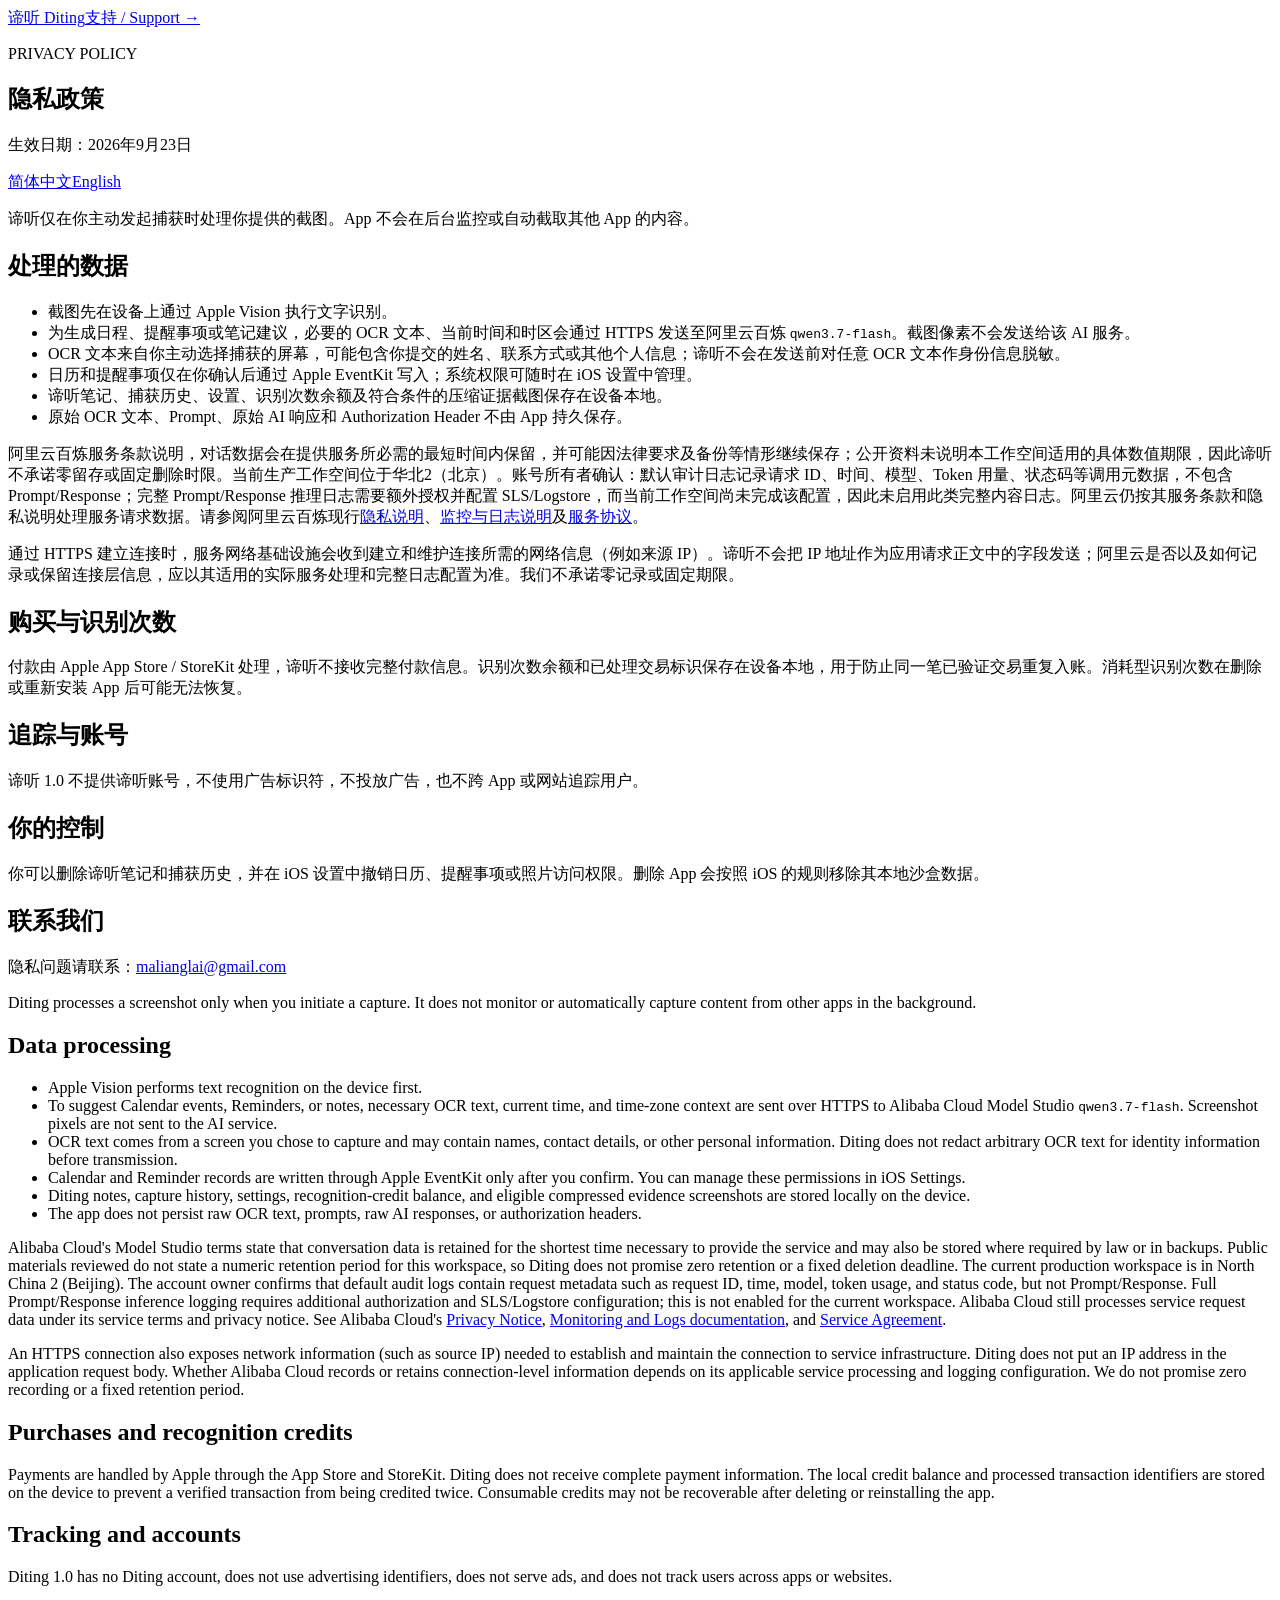
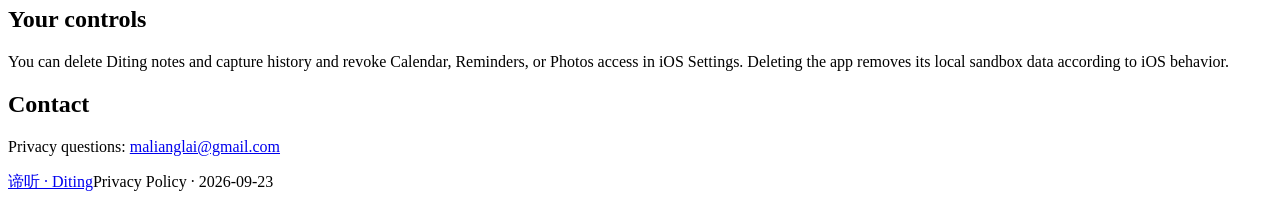
==== index.html @ d5585161 "Add files via upload" ====
<!doctype html>
<html lang="zh-Hans">
<head>
  <meta charset="utf-8">
  <meta name="viewport" content="width=device-width, initial-scale=1">
  <meta name="referrer" content="strict-origin-when-cross-origin">
  <title>隐私政策 · 谛听 Diting</title>
  <link rel="stylesheet" href="../assets/site.css">
</head>
<body>
  <main class="shell">
    <header class="masthead"><a class="brand" href="../">谛听 <span>Diting</span></a><a class="back" href="../support/">支持 / Support →</a></header>
    <section class="intro compact"><p class="eyebrow">PRIVACY POLICY</p><h1>隐私政策</h1><p>生效日期：2026年9月23日</p><nav class="language" aria-label="语言"><a href="#zh">简体中文</a><a href="#en">English</a></nav></section>
    <article id="zh" class="policy" lang="zh-Hans">
      <p>谛听仅在你主动发起捕获时处理你提供的截图。App 不会在后台监控或自动截取其他 App 的内容。</p>
      <h2>处理的数据</h2>
      <ul>
        <li>截图先在设备上通过 Apple Vision 执行文字识别。</li>
        <li>为生成日程、提醒事项或笔记建议，必要的 OCR 文本、当前时间和时区会通过 HTTPS 发送至阿里云百炼 <code>qwen3.7-flash</code>。截图像素不会发送给该 AI 服务。</li>
        <li>OCR 文本来自你主动选择捕获的屏幕，可能包含你提交的姓名、联系方式或其他个人信息；谛听不会在发送前对任意 OCR 文本作身份信息脱敏。</li>
        <li>日历和提醒事项仅在你确认后通过 Apple EventKit 写入；系统权限可随时在 iOS 设置中管理。</li>
        <li>谛听笔记、捕获历史、设置、识别次数余额及符合条件的压缩证据截图保存在设备本地。</li>
        <li>原始 OCR 文本、Prompt、原始 AI 响应和 Authorization Header 不由 App 持久保存。</li>
      </ul>
      <p>阿里云百炼服务条款说明，对话数据会在提供服务所必需的最短时间内保留，并可能因法律要求及备份等情形继续保存；公开资料未说明本工作空间适用的具体数值期限，因此谛听不承诺零留存或固定删除时限。当前生产工作空间位于华北2（北京）。账号所有者确认：默认审计日志记录请求 ID、时间、模型、Token 用量、状态码等调用元数据，不包含 Prompt/Response；完整 Prompt/Response 推理日志需要额外授权并配置 SLS/Logstore，而当前工作空间尚未完成该配置，因此未启用此类完整内容日志。阿里云仍按其服务条款和隐私说明处理服务请求数据。请参阅阿里云百炼现行<a href="https://help.aliyun.com/zh/model-studio/privacy-notice" rel="noopener noreferrer">隐私说明</a>、<a href="https://help.aliyun.com/zh/model-studio/model-telemetry" rel="noopener noreferrer">监控与日志说明</a>及<a href="https://terms.alicdn.com/legal-agreement/terms/common_platform_service/20230728213935489/20230728213935489.html" rel="noopener noreferrer">服务协议</a>。</p>
      <p>通过 HTTPS 建立连接时，服务网络基础设施会收到建立和维护连接所需的网络信息（例如来源 IP）。谛听不会把 IP 地址作为应用请求正文中的字段发送；阿里云是否以及如何记录或保留连接层信息，应以其适用的实际服务处理和完整日志配置为准。我们不承诺零记录或固定期限。</p>
      <h2>购买与识别次数</h2>
      <p>付款由 Apple App Store / StoreKit 处理，谛听不接收完整付款信息。识别次数余额和已处理交易标识保存在设备本地，用于防止同一笔已验证交易重复入账。消耗型识别次数在删除或重新安装 App 后可能无法恢复。</p>
      <h2>追踪与账号</h2>
      <p>谛听 1.0 不提供谛听账号，不使用广告标识符，不投放广告，也不跨 App 或网站追踪用户。</p>
      <h2>你的控制</h2>
      <p>你可以删除谛听笔记和捕获历史，并在 iOS 设置中撤销日历、提醒事项或照片访问权限。删除 App 会按照 iOS 的规则移除其本地沙盒数据。</p>
      <h2>联系我们</h2>
      <p>隐私问题请联系：<a href="mailto:malianglai@gmail.com">malianglai@gmail.com</a></p>
    </article>
    <article id="en" class="policy english" lang="en">
      <p>Diting processes a screenshot only when you initiate a capture. It does not monitor or automatically capture content from other apps in the background.</p>
      <h2>Data processing</h2>
      <ul>
        <li>Apple Vision performs text recognition on the device first.</li>
        <li>To suggest Calendar events, Reminders, or notes, necessary OCR text, current time, and time-zone context are sent over HTTPS to Alibaba Cloud Model Studio <code>qwen3.7-flash</code>. Screenshot pixels are not sent to the AI service.</li>
        <li>OCR text comes from a screen you chose to capture and may contain names, contact details, or other personal information. Diting does not redact arbitrary OCR text for identity information before transmission.</li>
        <li>Calendar and Reminder records are written through Apple EventKit only after you confirm. You can manage these permissions in iOS Settings.</li>
        <li>Diting notes, capture history, settings, recognition-credit balance, and eligible compressed evidence screenshots are stored locally on the device.</li>
        <li>The app does not persist raw OCR text, prompts, raw AI responses, or authorization headers.</li>
      </ul>
      <p>Alibaba Cloud's Model Studio terms state that conversation data is retained for the shortest time necessary to provide the service and may also be stored where required by law or in backups. Public materials reviewed do not state a numeric retention period for this workspace, so Diting does not promise zero retention or a fixed deletion deadline. The current production workspace is in North China 2 (Beijing). The account owner confirms that default audit logs contain request metadata such as request ID, time, model, token usage, and status code, but not Prompt/Response. Full Prompt/Response inference logging requires additional authorization and SLS/Logstore configuration; this is not enabled for the current workspace. Alibaba Cloud still processes service request data under its service terms and privacy notice. See Alibaba Cloud's <a href="https://help.aliyun.com/zh/model-studio/privacy-notice" rel="noopener noreferrer">Privacy Notice</a>, <a href="https://help.aliyun.com/zh/model-studio/model-telemetry" rel="noopener noreferrer">Monitoring and Logs documentation</a>, and <a href="https://terms.alicdn.com/legal-agreement/terms/common_platform_service/20230728213935489/20230728213935489.html" rel="noopener noreferrer">Service Agreement</a>.</p>
      <p>An HTTPS connection also exposes network information (such as source IP) needed to establish and maintain the connection to service infrastructure. Diting does not put an IP address in the application request body. Whether Alibaba Cloud records or retains connection-level information depends on its applicable service processing and logging configuration. We do not promise zero recording or a fixed retention period.</p>
      <h2>Purchases and recognition credits</h2>
      <p>Payments are handled by Apple through the App Store and StoreKit. Diting does not receive complete payment information. The local credit balance and processed transaction identifiers are stored on the device to prevent a verified transaction from being credited twice. Consumable credits may not be recoverable after deleting or reinstalling the app.</p>
      <h2>Tracking and accounts</h2>
      <p>Diting 1.0 has no Diting account, does not use advertising identifiers, does not serve ads, and does not track users across apps or websites.</p>
      <h2>Your controls</h2>
      <p>You can delete Diting notes and capture history and revoke Calendar, Reminders, or Photos access in iOS Settings. Deleting the app removes its local sandbox data according to iOS behavior.</p>
      <h2>Contact</h2>
      <p>Privacy questions: <a href="mailto:malianglai@gmail.com">malianglai@gmail.com</a></p>
    </article>
    <footer><a href="../">谛听 · Diting</a><span>Privacy Policy · 2026-09-23</span></footer>
  </main>
</body>
</html>
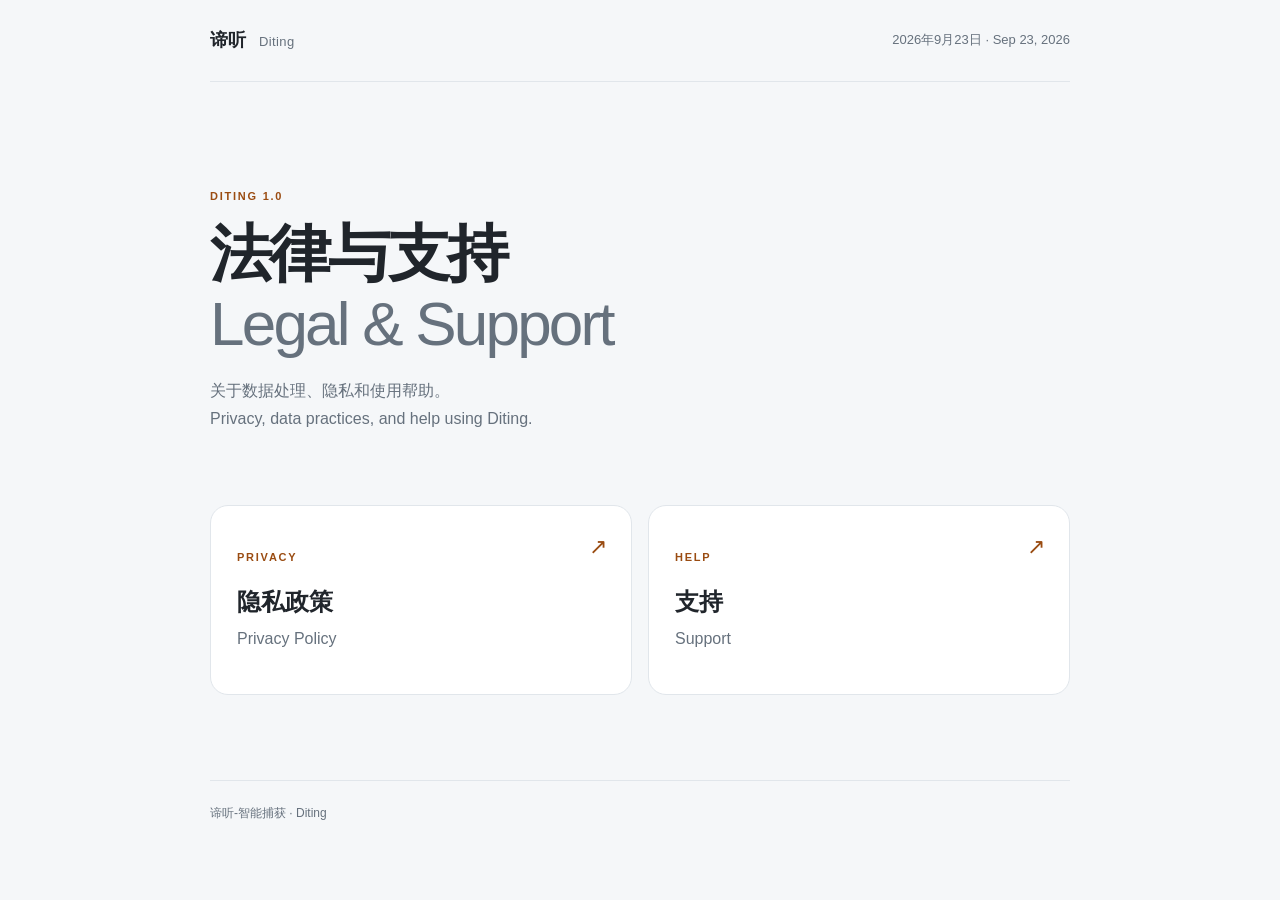
==== commit 764ba982: "Update title and links in index.html" ====
--- a/index.html
+++ b/index.html
@@ -4,58 +4,18 @@
   <meta charset="utf-8">
   <meta name="viewport" content="width=device-width, initial-scale=1">
   <meta name="referrer" content="strict-origin-when-cross-origin">
-  <title>隐私政策 · 谛听 Diting</title>
-  <link rel="stylesheet" href="../assets/site.css">
+  <title>谛听 · 法律与支持</title>
+  <link rel="stylesheet" href="assets/site.css">
 </head>
 <body>
   <main class="shell">
-    <header class="masthead"><a class="brand" href="../">谛听 <span>Diting</span></a><a class="back" href="../support/">支持 / Support →</a></header>
-    <section class="intro compact"><p class="eyebrow">PRIVACY POLICY</p><h1>隐私政策</h1><p>生效日期：2026年9月23日</p><nav class="language" aria-label="语言"><a href="#zh">简体中文</a><a href="#en">English</a></nav></section>
-    <article id="zh" class="policy" lang="zh-Hans">
-      <p>谛听仅在你主动发起捕获时处理你提供的截图。App 不会在后台监控或自动截取其他 App 的内容。</p>
-      <h2>处理的数据</h2>
-      <ul>
-        <li>截图先在设备上通过 Apple Vision 执行文字识别。</li>
-        <li>为生成日程、提醒事项或笔记建议，必要的 OCR 文本、当前时间和时区会通过 HTTPS 发送至阿里云百炼 <code>qwen3.7-flash</code>。截图像素不会发送给该 AI 服务。</li>
-        <li>OCR 文本来自你主动选择捕获的屏幕，可能包含你提交的姓名、联系方式或其他个人信息；谛听不会在发送前对任意 OCR 文本作身份信息脱敏。</li>
-        <li>日历和提醒事项仅在你确认后通过 Apple EventKit 写入；系统权限可随时在 iOS 设置中管理。</li>
-        <li>谛听笔记、捕获历史、设置、识别次数余额及符合条件的压缩证据截图保存在设备本地。</li>
-        <li>原始 OCR 文本、Prompt、原始 AI 响应和 Authorization Header 不由 App 持久保存。</li>
-      </ul>
-      <p>阿里云百炼服务条款说明，对话数据会在提供服务所必需的最短时间内保留，并可能因法律要求及备份等情形继续保存；公开资料未说明本工作空间适用的具体数值期限，因此谛听不承诺零留存或固定删除时限。当前生产工作空间位于华北2（北京）。账号所有者确认：默认审计日志记录请求 ID、时间、模型、Token 用量、状态码等调用元数据，不包含 Prompt/Response；完整 Prompt/Response 推理日志需要额外授权并配置 SLS/Logstore，而当前工作空间尚未完成该配置，因此未启用此类完整内容日志。阿里云仍按其服务条款和隐私说明处理服务请求数据。请参阅阿里云百炼现行<a href="https://help.aliyun.com/zh/model-studio/privacy-notice" rel="noopener noreferrer">隐私说明</a>、<a href="https://help.aliyun.com/zh/model-studio/model-telemetry" rel="noopener noreferrer">监控与日志说明</a>及<a href="https://terms.alicdn.com/legal-agreement/terms/common_platform_service/20230728213935489/20230728213935489.html" rel="noopener noreferrer">服务协议</a>。</p>
-      <p>通过 HTTPS 建立连接时，服务网络基础设施会收到建立和维护连接所需的网络信息（例如来源 IP）。谛听不会把 IP 地址作为应用请求正文中的字段发送；阿里云是否以及如何记录或保留连接层信息，应以其适用的实际服务处理和完整日志配置为准。我们不承诺零记录或固定期限。</p>
-      <h2>购买与识别次数</h2>
-      <p>付款由 Apple App Store / StoreKit 处理，谛听不接收完整付款信息。识别次数余额和已处理交易标识保存在设备本地，用于防止同一笔已验证交易重复入账。消耗型识别次数在删除或重新安装 App 后可能无法恢复。</p>
-      <h2>追踪与账号</h2>
-      <p>谛听 1.0 不提供谛听账号，不使用广告标识符，不投放广告，也不跨 App 或网站追踪用户。</p>
-      <h2>你的控制</h2>
-      <p>你可以删除谛听笔记和捕获历史，并在 iOS 设置中撤销日历、提醒事项或照片访问权限。删除 App 会按照 iOS 的规则移除其本地沙盒数据。</p>
-      <h2>联系我们</h2>
-      <p>隐私问题请联系：<a href="mailto:malianglai@gmail.com">malianglai@gmail.com</a></p>
-    </article>
-    <article id="en" class="policy english" lang="en">
-      <p>Diting processes a screenshot only when you initiate a capture. It does not monitor or automatically capture content from other apps in the background.</p>
-      <h2>Data processing</h2>
-      <ul>
-        <li>Apple Vision performs text recognition on the device first.</li>
-        <li>To suggest Calendar events, Reminders, or notes, necessary OCR text, current time, and time-zone context are sent over HTTPS to Alibaba Cloud Model Studio <code>qwen3.7-flash</code>. Screenshot pixels are not sent to the AI service.</li>
-        <li>OCR text comes from a screen you chose to capture and may contain names, contact details, or other personal information. Diting does not redact arbitrary OCR text for identity information before transmission.</li>
-        <li>Calendar and Reminder records are written through Apple EventKit only after you confirm. You can manage these permissions in iOS Settings.</li>
-        <li>Diting notes, capture history, settings, recognition-credit balance, and eligible compressed evidence screenshots are stored locally on the device.</li>
-        <li>The app does not persist raw OCR text, prompts, raw AI responses, or authorization headers.</li>
-      </ul>
-      <p>Alibaba Cloud's Model Studio terms state that conversation data is retained for the shortest time necessary to provide the service and may also be stored where required by law or in backups. Public materials reviewed do not state a numeric retention period for this workspace, so Diting does not promise zero retention or a fixed deletion deadline. The current production workspace is in North China 2 (Beijing). The account owner confirms that default audit logs contain request metadata such as request ID, time, model, token usage, and status code, but not Prompt/Response. Full Prompt/Response inference logging requires additional authorization and SLS/Logstore configuration; this is not enabled for the current workspace. Alibaba Cloud still processes service request data under its service terms and privacy notice. See Alibaba Cloud's <a href="https://help.aliyun.com/zh/model-studio/privacy-notice" rel="noopener noreferrer">Privacy Notice</a>, <a href="https://help.aliyun.com/zh/model-studio/model-telemetry" rel="noopener noreferrer">Monitoring and Logs documentation</a>, and <a href="https://terms.alicdn.com/legal-agreement/terms/common_platform_service/20230728213935489/20230728213935489.html" rel="noopener noreferrer">Service Agreement</a>.</p>
-      <p>An HTTPS connection also exposes network information (such as source IP) needed to establish and maintain the connection to service infrastructure. Diting does not put an IP address in the application request body. Whether Alibaba Cloud records or retains connection-level information depends on its applicable service processing and logging configuration. We do not promise zero recording or a fixed retention period.</p>
-      <h2>Purchases and recognition credits</h2>
-      <p>Payments are handled by Apple through the App Store and StoreKit. Diting does not receive complete payment information. The local credit balance and processed transaction identifiers are stored on the device to prevent a verified transaction from being credited twice. Consumable credits may not be recoverable after deleting or reinstalling the app.</p>
-      <h2>Tracking and accounts</h2>
-      <p>Diting 1.0 has no Diting account, does not use advertising identifiers, does not serve ads, and does not track users across apps or websites.</p>
-      <h2>Your controls</h2>
-      <p>You can delete Diting notes and capture history and revoke Calendar, Reminders, or Photos access in iOS Settings. Deleting the app removes its local sandbox data according to iOS behavior.</p>
-      <h2>Contact</h2>
-      <p>Privacy questions: <a href="mailto:malianglai@gmail.com">malianglai@gmail.com</a></p>
-    </article>
-    <footer><a href="../">谛听 · Diting</a><span>Privacy Policy · 2026-09-23</span></footer>
+    <header class="masthead"><a class="brand" href="./">谛听 <span>Diting</span></a><span class="updated">2026年9月23日 · Sep 23, 2026</span></header>
+    <section class="intro"><p class="eyebrow">DITING 1.0</p><h1>法律与支持<br><span>Legal &amp; Support</span></h1><p>关于数据处理、隐私和使用帮助。<br>Privacy, data practices, and help using Diting.</p></section>
+    <nav class="cards" aria-label="法律与支持 / Legal and support">
+      <a class="card" href="privacy/"><span class="card-kicker">PRIVACY</span><strong>隐私政策</strong><span>Privacy Policy</span><span class="arrow" aria-hidden="true">↗</span></a>
+      <a class="card" href="support/"><span class="card-kicker">HELP</span><strong>支持</strong><span>Support</span><span class="arrow" aria-hidden="true">↗</span></a>
+    </nav>
+    <footer>谛听-智能捕获 · Diting</footer>
   </main>
 </body>
 </html>
--- a/assets/site.css
+++ b/assets/site.css
@@ -0,0 +1,63 @@
+:root {
+  color-scheme: light;
+  --ink: #20252b;
+  --muted: #66717d;
+  --line: #e1e6eb;
+  --accent: #9a4c12;
+  --paper: #ffffff;
+  --wash: #f5f7f9;
+}
+
+* { box-sizing: border-box; }
+html { scroll-behavior: smooth; }
+body {
+  margin: 0;
+  background: var(--wash);
+  color: var(--ink);
+  font-family: -apple-system, BlinkMacSystemFont, "Segoe UI", "PingFang SC", "Hiragino Sans GB", "Microsoft YaHei", sans-serif;
+  font-size: 16px;
+  line-height: 1.75;
+  -webkit-font-smoothing: antialiased;
+}
+a { color: #9a4c12; text-underline-offset: 3px; }
+a:hover { color: #713508; }
+.shell { width: min(100% - 40px, 860px); margin: 0 auto; }
+.masthead { min-height: 82px; display: flex; align-items: center; justify-content: space-between; border-bottom: 1px solid var(--line); }
+.brand { color: var(--ink); font-size: 18px; font-weight: 720; letter-spacing: .02em; text-decoration: none; }
+.brand span { margin-left: 7px; color: var(--muted); font-size: 13px; font-weight: 500; }
+.updated, .back { color: var(--muted); font-size: 13px; text-decoration: none; }
+.intro { padding: clamp(50px, 10vw, 94px) 0 46px; }
+.intro.compact { padding: 56px 0 30px; }
+.eyebrow, .card-kicker { color: var(--accent); font-size: 11px; font-weight: 750; letter-spacing: .16em; }
+h1 { margin: 13px 0 18px; font-size: clamp(36px, 8vw, 62px); line-height: 1.13; letter-spacing: -.045em; }
+h1 span { color: var(--muted); font-weight: 530; }
+.intro > p:last-child { color: var(--muted); }
+.cards { display: grid; grid-template-columns: repeat(2, minmax(0, 1fr)); gap: 16px; padding: 10px 0 85px; }
+.card { min-height: 190px; position: relative; display: flex; flex-direction: column; align-items: flex-start; justify-content: center; gap: 2px; padding: 26px; border: 1px solid var(--line); border-radius: 18px; background: var(--paper); text-decoration: none; transition: border-color .15s ease, transform .15s ease; }
+.card:hover { border-color: #d4a27d; transform: translateY(-2px); }
+.card strong { margin-top: 12px; color: var(--ink); font-size: 24px; }
+.card > span:not(.card-kicker):not(.arrow) { color: var(--muted); }
+.arrow { position: absolute; right: 24px; top: 22px; color: var(--accent); font-size: 22px; }
+.language { display: flex; gap: 10px; margin-top: 24px; }
+.language a { display: inline-block; padding: 5px 12px; border: 1px solid var(--line); border-radius: 999px; background: var(--paper); font-size: 13px; text-decoration: none; }
+.policy { padding: 30px clamp(20px, 5vw, 48px) 36px; border: 1px solid var(--line); border-radius: 18px; background: var(--paper); overflow-wrap: anywhere; }
+.policy + .policy { margin-top: 24px; }
+.policy.english { margin-bottom: 55px; }
+.policy h2 { margin: 34px 0 10px; font-size: 21px; line-height: 1.4; }
+.policy h2:first-of-type { margin-top: 28px; }
+.policy p { margin: 0 0 17px; }
+.policy li { padding-left: 3px; margin: 5px 0; }
+.policy ul { padding-left: 23px; margin: 12px 0 22px; }
+code { font-size: .92em; }
+footer { display: flex; justify-content: space-between; gap: 16px; padding: 22px 0 36px; border-top: 1px solid var(--line); color: var(--muted); font-size: 12px; }
+footer a { color: inherit; text-decoration: none; }
+@media (max-width: 560px) {
+  .shell { width: min(100% - 28px, 860px); }
+  .masthead { min-height: 66px; }
+  .updated, .back { max-width: 48%; text-align: right; font-size: 11px; }
+  .cards { grid-template-columns: 1fr; gap: 12px; padding-bottom: 55px; }
+  .card { min-height: 150px; }
+  .policy { padding: 24px 20px 28px; border-radius: 14px; }
+  footer { font-size: 11px; }
+}
+@media (prefers-reduced-motion: reduce) { html { scroll-behavior: auto; } .card { transition: none; } }
